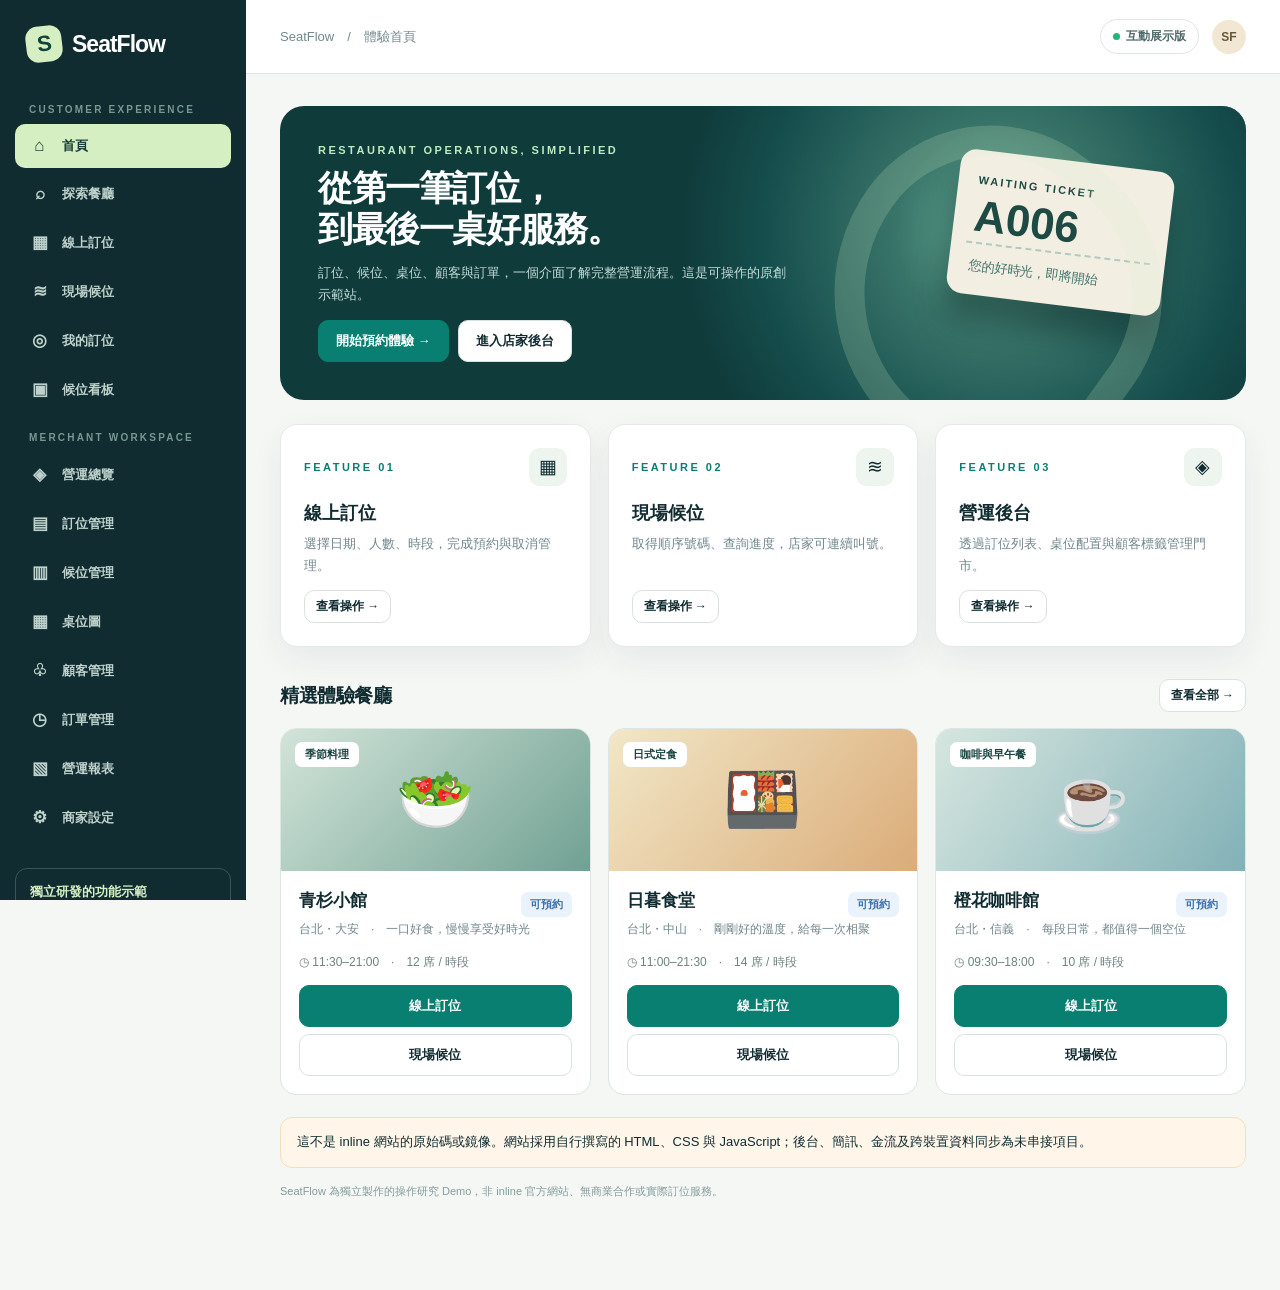
==== demo.html @ abf2509f "Preserve existing interactive app at demo.html" ====
<!doctype html>
<html lang="zh-Hant">
<head>
<meta charset="utf-8">
<meta name="viewport" content="width=device-width,initial-scale=1,viewport-fit=cover">
<meta name="description" content="SeatFlow 訂位、候位、桌位與顧客關係管理互動示範站。">
<meta name="theme-color" content="#0c2429">
<title>SeatFlow · 功能體驗</title>
<link rel="stylesheet" href="./styles.css">
</head>
<body>
<div id="app"></div>
<div id="toast" class="toast" role="status" aria-live="polite"></div>
<script src="./app.js" defer></script>
</body>
</html>
---- styles.css ----
:root{--ink:#102c31;--ink2:#355359;--muted:#71868b;--bg:#f5f7f5;--white:#fff;--line:#dde6e3;--green:#087f73;--lime:#d6efc2;--orange:#d79453;--soft:#e8f2ed;--red:#aa5048;--radius:17px;--shadow:0 12px 32px rgba(16,44,49,.065);font-family:-apple-system,BlinkMacSystemFont,"Noto Sans TC","Microsoft JhengHei",Arial,sans-serif;color:var(--ink);background:var(--bg)}
*{box-sizing:border-box}html{scroll-behavior:smooth}body{margin:0;min-height:100vh}button,input,select,textarea{font:inherit}button{cursor:pointer}button:disabled{cursor:not-allowed;opacity:.5}a{color:inherit;text-decoration:none}button:focus-visible,input:focus-visible,select:focus-visible,textarea:focus-visible,a:focus-visible{outline:3px solid #67c8b8;outline-offset:3px}h1,h2,h3,p{margin-top:0}h1{font-size:clamp(29px,4vw,49px);line-height:1.17;letter-spacing:-1.4px}h2{font-size:25px;letter-spacing:-.5px}h3{font-size:18px}p{line-height:1.72}small,.muted{color:var(--muted)}.layout{display:flex;min-height:100vh}.side{background:#102c31;width:246px;flex:none;min-height:100vh;color:#d9e6df;display:flex;flex-direction:column;padding:26px 15px 18px;position:sticky;top:0;align-self:flex-start;height:100vh;overflow-y:auto}.brand{display:flex;align-items:center;gap:10px;padding:0 11px 22px;color:white;font-weight:800;font-size:23px;letter-spacing:-1px}.brandmark{background:#d6efc2;color:#0f453d;width:36px;height:36px;display:grid;place-items:center;border-radius:12px;font-size:22px;transform:rotate(-7deg)}.side .cap{color:#789991;font-size:10px;letter-spacing:2.2px;padding:20px 14px 9px;font-weight:700}.side nav{display:grid;gap:4px}.navitem{width:100%;border:0;border-radius:10px;background:transparent;color:#bed1cb;text-align:left;padding:12px 13px;display:flex;align-items:center;gap:11px;font-weight:600;font-size:13px}.navitem:hover{background:#1b3d42;color:white}.navitem.active{background:#d6efc2;color:#173e37}.navemoji{font-size:17px;width:23px;text-align:center}.sidebottom{margin-top:auto;border:1px solid #37555a;border-radius:12px;padding:14px;margin-top:28px}.sidebottom b{color:#d6efc2;display:block;font-size:13px}.sidebottom p{font-size:11px;line-height:1.7;margin:7px 0 0;color:#93b0ab}.main{flex:1;min-width:0}.header{height:74px;background:#fff;display:flex;align-items:center;justify-content:space-between;gap:18px;padding:0 34px;border-bottom:1px solid var(--line);position:sticky;top:0;z-index:20}.headerleft{display:flex;align-items:center;gap:11px}.mobilemenu{display:none}.crumb{font-size:13px;color:#73898b}.headeractions{display:flex;align-items:center;gap:13px}.pill{display:inline-flex;gap:6px;align-items:center;border:1px solid var(--line);border-radius:40px;padding:8px 12px;color:#516a6a;background:#fff;font-size:12px;font-weight:700}.dot{display:inline-block;background:#24b37b;border-radius:100%;width:7px;height:7px}.usercircle{width:34px;height:34px;border-radius:50%;display:grid;place-items:center;background:#f2e7d3;font-weight:800;font-size:12px;color:#69573b}.page{max-width:1450px;margin:0 auto;padding:32px 34px 75px}.pagehead{display:flex;justify-content:space-between;gap:16px;align-items:flex-end;margin-bottom:24px}.pagehead h1{margin:2px 0 8px;font-size:29px;letter-spacing:-.8px}.eyebrow{font-weight:800;letter-spacing:2.5px;font-size:11px;color:#087f73;text-transform:uppercase}.pagehead p{margin:0;color:var(--muted);font-size:13px}.actions{display:flex;gap:9px;flex-wrap:wrap;align-items:center}.btn{border-radius:10px;padding:11px 17px;background:#fff;border:1px solid #d8e3df;color:var(--ink);font-weight:750;font-size:13px;display:inline-flex;align-items:center;justify-content:center;gap:8px;transition:background .15s,transform .15s;min-height:42px}.btn:hover{background:#ecf4ee;transform:translateY(-1px)}.btn.primary{background:#097f72;color:white;border-color:#097f72}.btn.primary:hover{background:#08695e}.btn.dark{background:var(--ink);color:#fff;border-color:var(--ink)}.btn.ghost{background:transparent}.btn.danger{color:#a24540;border-color:#e8c9c7}.btn.sm{padding:7px 11px;min-height:32px;font-size:12px}.btn.block{width:100%}.btn:disabled:hover{transform:none}.card{background:var(--white);border:1px solid #e4eae7;border-radius:var(--radius);padding:23px;box-shadow:var(--shadow);min-width:0}.card.flat{box-shadow:none}.grid{display:grid;gap:17px}.g2{grid-template-columns:repeat(2,minmax(0,1fr))}.g3{grid-template-columns:repeat(3,minmax(0,1fr))}.g4{grid-template-columns:repeat(4,minmax(0,1fr))}.split{display:grid;grid-template-columns:minmax(0,1.5fr) minmax(300px,.85fr);gap:18px}.stack{display:grid;gap:16px}.flex{display:flex;gap:10px;align-items:center;flex-wrap:wrap}.between{display:flex;justify-content:space-between;align-items:center;gap:12px}.kpi{padding:21px}.kpi .label{color:var(--muted);font-size:12px;font-weight:650}.kpi strong{font-size:32px;display:block;margin:12px 0 8px;letter-spacing:-1px}.kpi .hint{font-size:11px;color:#0b8b76}.kpi .symbol{font-size:21px;background:#f0f5f0;width:42px;height:42px;display:grid;place-items:center;border-radius:13px}.sectiontitle{display:flex;align-items:center;justify-content:space-between;gap:10px;margin:2px 0 16px}.sectiontitle h2{font-size:19px;margin:0}.sectiontitle .note{color:var(--muted);font-size:12px}.hero{border-radius:24px;overflow:hidden;background:#103b3b;color:#fff;min-height:280px;display:flex;align-items:stretch;position:relative;isolation:isolate}.hero:before{content:"";position:absolute;inset:-30% 0 -30% 36%;background:radial-gradient(circle at 60% 45%,#65af97 0,#397469 23%,#154e4d 52%,transparent 70%);z-index:-1}.hero:after{content:"";position:absolute;top:25px;right:9%;width:270px;height:270px;border-radius:49% 51% 42% 58%;border:30px solid #d6efc2;opacity:.19;transform:rotate(36deg)}.hero .copy{max-width:570px;padding:38px;position:relative;z-index:1}.hero h1{font-size:35px;margin:12px 0}.hero p{font-size:13px;color:#c6dfda;max-width:480px}.hero .eyebrow{color:#bfeac4}.heroart{flex:1;position:relative;min-width:240px}.heroart .ticket{position:absolute;right:19%;top:54px;background:#f3eee2;color:#1d4a42;border-radius:16px;padding:20px;width:215px;transform:rotate(7deg);box-shadow:0 25px 30px #08232270}.heroart .ticket:after{content:"";position:absolute;height:2px;border-top:2px dashed #b2c9c2;top:92px;left:15px;right:15px}.ticket span{font-size:11px;letter-spacing:2px;font-weight:800}.ticket b{font-size:44px;display:block;margin:3px 0 15px}.ticket small{color:#44746e}.previewflag{display:inline-flex;border-radius:20px;background:#fff1db;color:#845a24;font-size:11px;font-weight:800;padding:5px 10px}.result,.alert{border-radius:12px;background:#eef8f4;border:1px solid #cfebe0;padding:14px 16px;font-size:13px;line-height:1.6}.alert{background:#fff6e9;border-color:#f4dfbc}.tablewrap{overflow:auto}.datatable{width:100%;border-collapse:collapse;text-align:left;font-size:13px}.datatable th{color:#7b9191;font-size:11px;font-weight:700;background:#f8faf9}.datatable td,.datatable th{border-bottom:1px solid #ebefed;padding:14px 12px;white-space:nowrap}.datatable td{color:#2c4549}.datatable tr:last-child td{border-bottom:0}.datatable tbody tr:hover{background:#fafcfb}.tag{display:inline-flex;padding:5px 9px;border-radius:7px;background:#eff2f1;font-size:11px;font-weight:800;color:#576c6c;white-space:nowrap}.tag.success,.tag.已確認,.tag.已入座,.tag.已完成{background:#e3f5e9;color:#187b57}.tag.warning,.tag.待確認,.tag.候位中,.tag.已叫號{background:#fff1d9;color:#986318}.tag.error,.tag.已取消,.tag.過號{background:#fae9e6;color:#a14e43}.tag.info{background:#eaf2fc;color:#3c6eaa}.field{display:grid;gap:7px}.field label{font-size:12px;font-weight:750;color:#486164}.field input,.field select,.field textarea,select.input,input.input{width:100%;border:1px solid #dae4e1;border-radius:10px;padding:11px 12px;background:white;color:var(--ink);min-height:43px;outline:none}.field input:focus,.field select:focus,.field textarea:focus{border-color:#087f73;box-shadow:0 0 0 3px #d7f1e9}.field textarea{min-height:80px;resize:vertical}.formrow{display:grid;gap:13px;grid-template-columns:repeat(2,minmax(0,1fr))}.formgrid{display:grid;gap:15px}.filterbar{display:flex;align-items:end;gap:11px;flex-wrap:wrap;padding-bottom:15px}.filterbar .field{min-width:150px;flex:1}.filterbar .search{flex:2;min-width:200px}.tabs{display:flex;gap:5px;border-bottom:1px solid var(--line);margin:0 0 16px;overflow-x:auto}.tab{padding:13px 16px;white-space:nowrap;border:0;border-bottom:2px solid transparent;background:transparent;color:#688183;font-weight:750;font-size:13px}.tab.active{border-color:#118878;color:#0a746b}.empty{text-align:center;padding:40px 20px;color:var(--muted)}.empty .glyph{font-size:40px;margin-bottom:11px}.empty b{display:block;color:var(--ink);margin-bottom:8px}.restaurant{border:1px solid var(--line);border-radius:16px;overflow:hidden;background:#fff;transition:transform .2s,box-shadow .2s}.restaurant:hover{transform:translateY(-3px);box-shadow:var(--shadow)}.restaurantimage{height:142px;background:linear-gradient(135deg,#d3e4d9,#70a193);display:grid;place-items:center;font-size:63px;position:relative}.restaurant:nth-child(2) .restaurantimage{background:linear-gradient(130deg,#f1e7c7,#dbac79)}.restaurant:nth-child(3) .restaurantimage{background:linear-gradient(125deg,#d6e6df,#82b1b7)}.restaurantimage .corner{position:absolute;left:14px;top:13px;padding:5px 10px;font-size:11px;background:#fff;border-radius:7px;font-weight:800;color:#17433f}.restaurantbody{padding:18px}.restaurantbody h3{font-size:17px;margin-bottom:7px}.restaurantbody p{font-size:12px;color:var(--muted);margin:0 0 14px}.restaurantbody .btn{width:100%}.accent{color:#068473}.days{display:flex;gap:7px;overflow-x:auto;padding:2px 0 11px}.day{min-width:67px;text-align:center;border:1px solid var(--line);border-radius:11px;background:#fff;padding:11px 6px;color:#627777}.day strong{display:block;margin-top:5px;font-size:16px;color:#29494b}.day.active{border:2px solid #0d8071;background:#eaf6f0;color:#087c70;padding:10px 5px}.day.active strong{color:#087c70}.slots{display:grid;grid-template-columns:repeat(4,minmax(0,1fr));gap:9px}.slot{padding:12px 4px;text-align:center;border:1px solid #dce8e2;border-radius:9px;background:white;color:#234348;font-weight:750}.slot.active{background:#0c7d70;color:white;border-color:#0c7d70}.slot:disabled{background:#f7f7f7;color:#a5b0ac}.steps{display:flex;gap:12px;align-items:center;margin-bottom:18px}.step{font-size:12px;color:#9badac;display:flex;gap:6px;align-items:center}.step span{height:24px;width:24px;border-radius:50%;border:1px solid #bfd3cc;display:grid;place-items:center}.step.active{color:#0b806f;font-weight:800}.step.active span{background:#0d8071;color:white;border-color:#0d8071}.summaryline{display:flex;justify-content:space-between;gap:15px;padding:12px 0;border-bottom:1px solid #e7eeeb;font-size:13px}.summaryline:last-child{border-bottom:0}.summaryline span{color:var(--muted)}.summaryline b{text-align:right}.board{min-height:480px;background:#112e32;color:#fff;border-radius:22px;padding:34px;overflow:hidden}.board .boardlabel{color:#b3d0c6;font-size:12px;letter-spacing:3px;font-weight:800}.board .now{font-size:clamp(78px,12vw,158px);font-weight:850;letter-spacing:-8px;line-height:1.1;margin:25px 0}.board .waiting{display:flex;gap:9px;flex-wrap:wrap}.board .waiting span{border-radius:12px;padding:15px 24px;background:#284c4c;font-size:23px;font-weight:800;color:#d6efc2}.boardfoot{margin-top:28px;color:#b3cbc2;font-size:13px}.queueitem{display:flex;align-items:center;gap:14px;padding:15px 2px;border-bottom:1px solid var(--line)}.queueitem:last-child{border-bottom:0}.queuenum{width:51px;height:51px;display:grid;place-items:center;border-radius:14px;background:#eaf4ef;color:#08756b;font-size:18px;font-weight:850}.queueitem .qmeta{flex:1}.queueitem .qmeta b{display:block}.queueitem .qmeta small{font-size:11px}.miniicon{width:38px;height:38px;display:grid;place-items:center;border-radius:11px;background:#edf5ee;font-size:19px}.floor{background:#f2f5f2;border-radius:15px;border:1px dashed #cddbd4;min-height:360px;padding:25px;display:grid;grid-template-columns:repeat(3,minmax(0,1fr));gap:20px;place-items:center}.flooritem{position:relative;border:2px solid #9bc8b8;border-radius:12px;background:#e5f3ea;min-height:80px;min-width:90px;padding:14px;display:grid;place-items:center;text-align:center;cursor:pointer;transition:transform .1s}.flooritem:hover{transform:scale(1.04)}.flooritem.busy{background:#ffead7;border-color:#e3b785}.flooritem b{font-size:15px}.flooritem small{font-size:10px;color:#608178;display:block;margin-top:5px}.barlist{display:grid;gap:12px}.barline{display:grid;grid-template-columns:90px 1fr 40px;align-items:center;gap:12px;font-size:12px}.barbg{height:12px;background:#eef3ef;border-radius:15px;overflow:hidden}.barfill{background:#168e7b;height:100%;border-radius:15px;min-width:2px}.modalback{position:fixed;inset:0;background:rgba(8,34,38,.52);z-index:100;display:grid;place-items:center;padding:20px;overflow-y:auto}.modal{width:min(100%,540px);max-height:92vh;overflow:auto;background:#fff;border-radius:21px;padding:26px;box-shadow:0 28px 70px #002c303f}.modal h2{font-size:22px;margin:0}.modal .modalhead{display:flex;justify-content:space-between;align-items:center;margin-bottom:20px}.xbtn{border:0;background:#f1f5f2;border-radius:9px;height:34px;width:34px;color:var(--ink);font-size:22px}.notice{font-size:12px;color:#718386;line-height:1.6}.switch{display:inline-flex;align-items:center;gap:8px;cursor:pointer;font-size:13px}.switch input{accent-color:#0a8271;width:17px;height:17px}.orderrow{display:flex;gap:12px;align-items:center;padding:14px 0;border-bottom:1px solid var(--line)}.orderrow .title{flex:1}.price{color:#087f73;font-weight:800}.toast{position:fixed;right:23px;bottom:23px;background:#143b3d;color:white;border-radius:11px;padding:13px 18px;box-shadow:0 8px 30px #122f3444;font-size:13px;z-index:200;opacity:0;transform:translateY(14px);pointer-events:none;transition:.2s}.toast.show{opacity:1;transform:translateY(0)}.footer{font-size:11px;color:#859c9d;padding:16px 0}.mobilebar{display:none}
@media(max-width:1100px){.side{width:205px}.page{padding:27px 24px 70px}.header{padding:0 24px}.g4{grid-template-columns:repeat(2,minmax(0,1fr))}.split{grid-template-columns:1fr}.heroart .ticket{right:10%}}
@media(max-width:760px){.layout{display:block;padding-bottom:65px}.side{display:none}.side.open{display:flex;position:fixed;z-index:60;top:0;bottom:0;left:0;height:100vh;width:260px;box-shadow:20px 0 100px #102c3188}.header{height:60px;padding:0 16px}.mobilemenu{display:inline-flex;background:transparent;border:0;font-size:25px;color:var(--ink)}.headeractions .pill{font-size:10px;padding:6px}.headeractions{gap:7px}.page{padding:22px 15px 28px}.pagehead{align-items:start;flex-direction:column}.pagehead h1{font-size:25px}.g3,.g2,.g4{grid-template-columns:1fr}.g4.kpis{grid-template-columns:repeat(2,minmax(0,1fr));gap:9px}.kpi{padding:15px}.kpi strong{font-size:25px}.card{padding:16px}.hero{min-height:225px}.hero .copy{padding:25px}.hero h1{font-size:27px}.heroart{display:none}.formrow{grid-template-columns:1fr}.slots{grid-template-columns:repeat(3,minmax(0,1fr))}.board{padding:23px;min-height:410px}.board .now{letter-spacing:-4px}.board .waiting span{font-size:19px;padding:11px 16px}.floor{grid-template-columns:repeat(2,minmax(0,1fr));padding:14px;gap:10px}.flooritem{min-width:85px}.modal{padding:18px}.mobilebar{display:flex;position:fixed;bottom:0;left:0;right:0;height:65px;background:#fff;border-top:1px solid var(--line);z-index:30;justify-content:space-around;align-items:center;box-shadow:0 -6px 25px #12323412}.mobilebar button{display:grid;justify-items:center;gap:2px;background:none;border:0;color:#748a87;font-size:10px;font-weight:750;padding:8px}.mobilebar button span{font-size:21px}.mobilebar button.active{color:#087f73}.datatable th,.datatable td{padding:11px 9px}.between.stackmobile{align-items:start;flex-direction:column}.queueitem{flex-wrap:wrap}.queueitem .actions{width:100%;padding-left:65px}}
@media(min-width:761px) and (max-width:900px){.heroart{display:none}.g3{grid-template-columns:repeat(2,minmax(0,1fr))}}
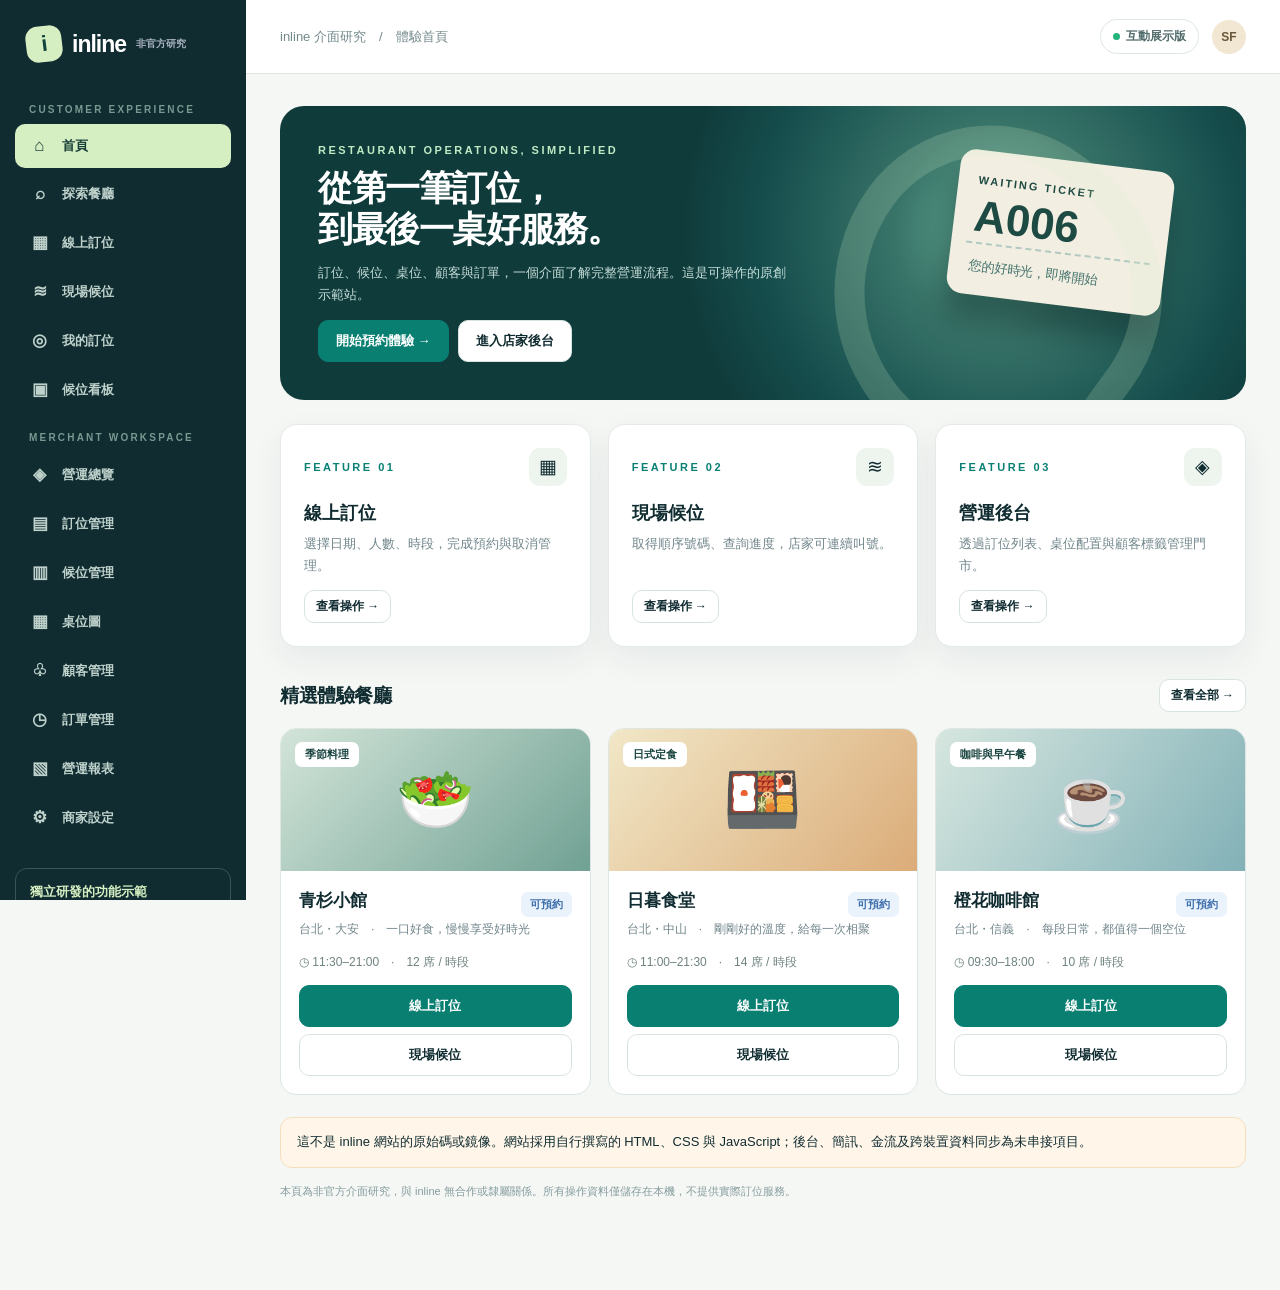
==== commit ddaadc65: "Align demo.html with non-official inline UI reference branding" ====
--- a/demo.html
+++ b/demo.html
@@ -3,9 +3,9 @@
 <head>
 <meta charset="utf-8">
 <meta name="viewport" content="width=device-width,initial-scale=1,viewport-fit=cover">
-<meta name="description" content="SeatFlow 訂位、候位、桌位與顧客關係管理互動示範站。">
-<meta name="theme-color" content="#0c2429">
-<title>SeatFlow · 功能體驗</title>
+<meta name="description" content="inline 非官方介面研究：訂位、候位、桌位與顧客管理操作流程。">
+<meta name="theme-color" content="#23294b">
+<title>inline 介面研究 · 功能體驗（非官方）</title>
 <link rel="stylesheet" href="./styles.css">
 </head>
 <body>
